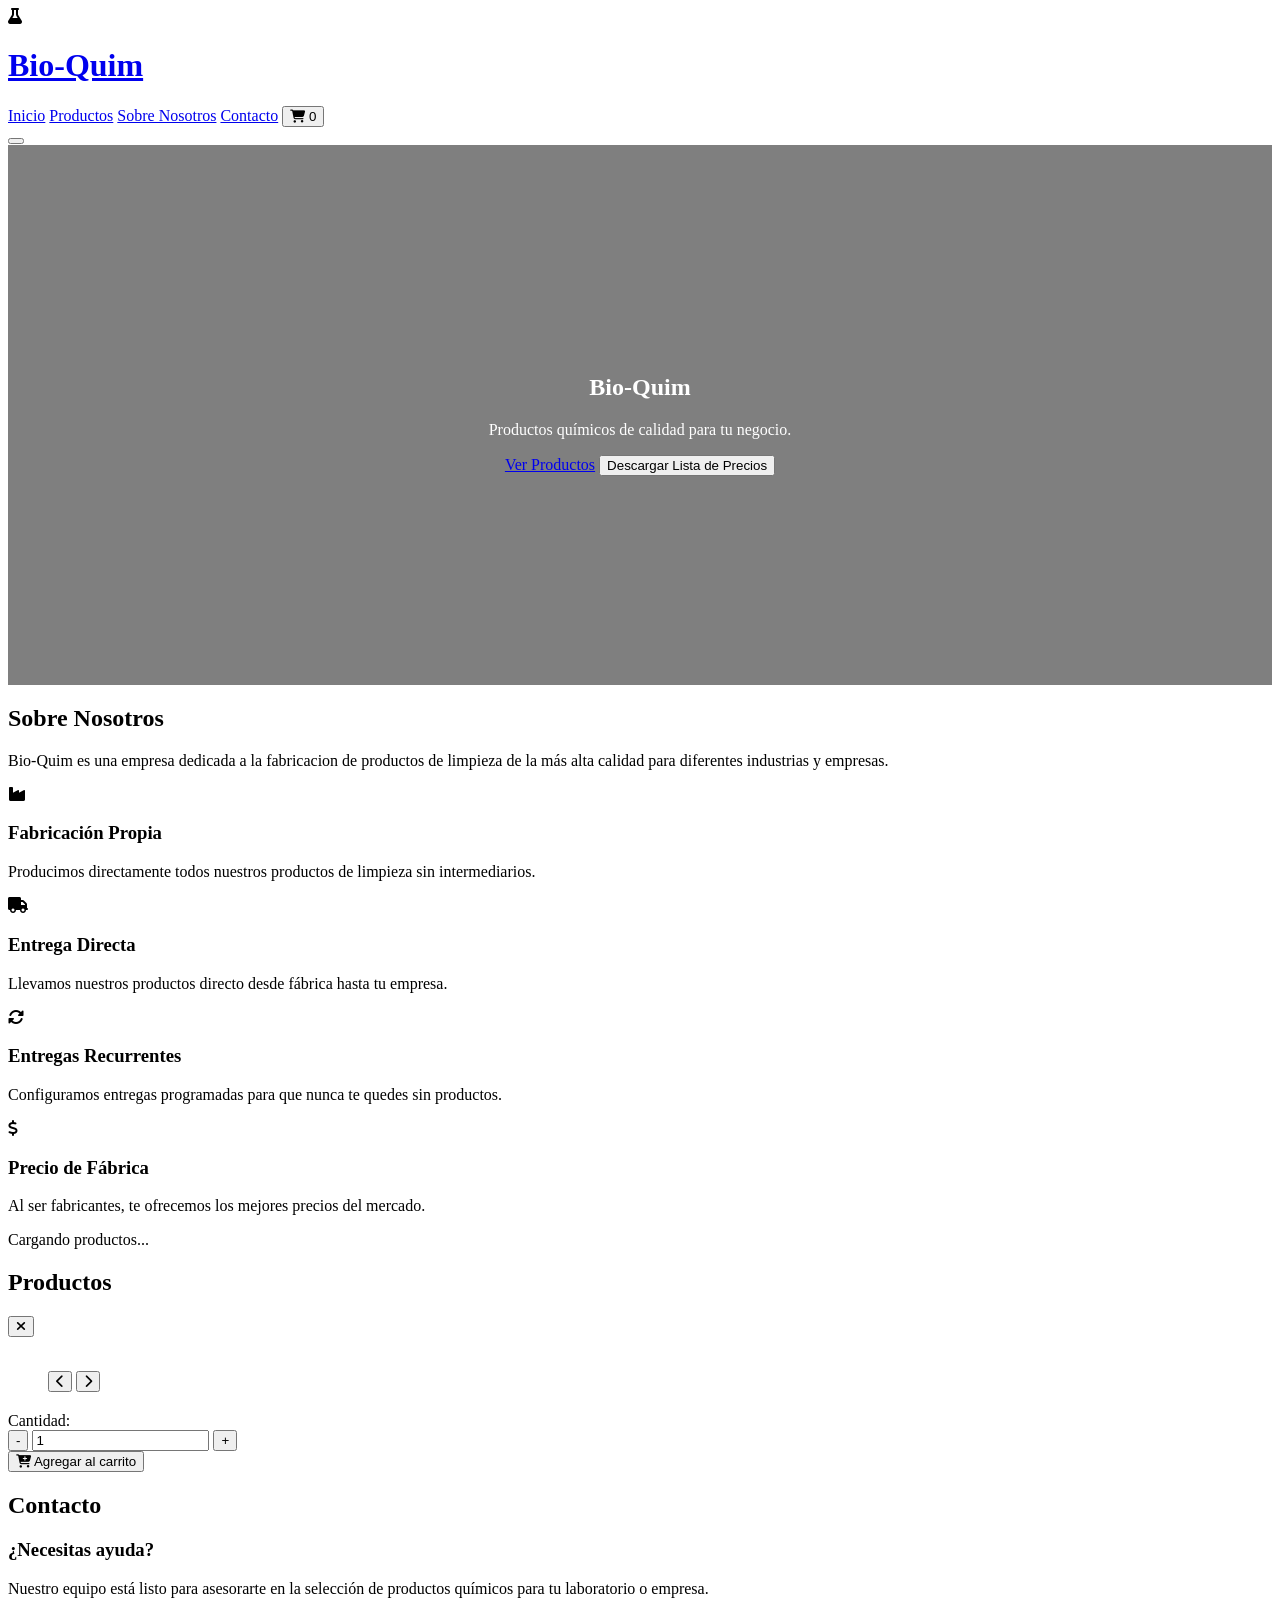
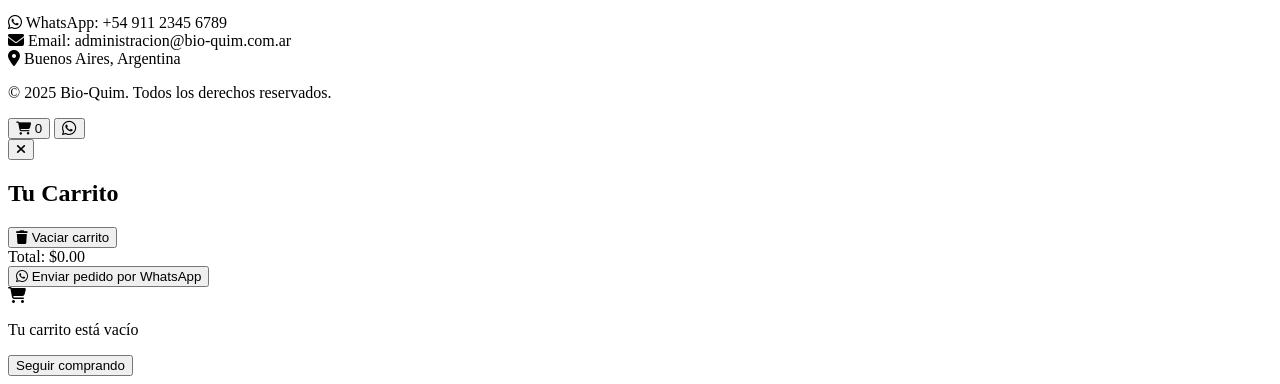
==== images/index.html @ 03b07fda "cambios de verison y agregnado lista de precios" ====
<!DOCTYPE html>
<html lang="es">
<head>
  <link rel="icon" href="images/favicon.ico" type="image/x-icon">
  <meta charset="UTF-8">
  <meta name="viewport" content="width=device-width, initial-scale=1.0">
  <title>Catálogo de Productos</title>
  <link rel="stylesheet" href="static/styles.css">
  <link rel="preconnect" href="https://fonts.googleapis.com">
  <link rel="preconnect" href="https://fonts.gstatic.com" crossorigin>
  <link href="https://fonts.googleapis.com/css2?family=Poppins:wght@300;400;500;600;700&family=Montserrat:wght@700;800&display=swap" rel="stylesheet">
  <link rel="stylesheet" href="https://cdnjs.cloudflare.com/ajax/libs/font-awesome/6.4.0/css/all.min.css">
  <script src="https://cdnjs.cloudflare.com/ajax/libs/xlsx/0.18.5/xlsx.full.min.js"></script>
  <style>
    .hero {
      position: relative;
      height: 60vh;
      background: url('https://via.placeholder.com/1920x1080') center/cover no-repeat;
      display: flex;
      align-items: center;
      justify-content: center;
      color: white;
      text-align: center;
    }
    .hero-overlay {
      position: absolute;
      inset: 0;
      background: rgba(0,0,0,0.5);
    }
    .hero-content {
      position: relative;
      max-width: 600px;
    }
  </style>
</head>
<body>

  <header class="header">
    <div class="container header-container">
      <div class="brand">
        <div class="logo-container">
          <div class="logo-icon">
            <i class="fas fa-flask"></i>
          </div>
          <h1 class="logo"><a href="/">Bio-Quim</a></h1>
        </div>
      </div>
      
      <!-- Navigation Menu -->
      <nav class="nav-menu" id="nav-menu">
        <a href="#inicio" class="nav-link">Inicio</a>
        <a href="#productos" class="nav-link">Productos</a>
        <a href="#sobre-nosotros" class="nav-link">Sobre Nosotros</a>
        <a href="#contacto" class="nav-link">Contacto</a>
        <button id="cart-nav-btn" class="cart-nav-btn">
          <i class="fas fa-shopping-cart"></i>
          <span class="cart-nav-count">0</span>
        </button>
      </nav>

      <!-- Mobile menu toggle -->
      <button class="mobile-menu-toggle" id="mobile-menu-toggle">
        <span></span>
        <span></span>
        <span></span>
      </button>

    </div>
  </header>

  <section class="hero" id="inicio">
    <div class="hero-overlay"></div>
    <div class="hero-content container">
      <h1 class="hero-title">Bio-Quim</h1>
      <p class="hero-desc">Productos químicos de calidad para tu negocio.</p>
      <a href="#productos" class="hero-btn">Ver Productos</a>
      <button id="download-pdf" class="hero-btn">Descargar Lista de Precios</button>
    </div>
    <div class="hero-wave">
      <svg viewBox="0 0 1440 80" xmlns="http://www.w3.org/2000/svg">
        <path fill="var(--bg-white)" d="M0,0 C360,80 1080,0 1440,80 L1440,80 L0,80 Z"/>
      </svg>
    </div>
  </section>

  <!-- About Us Section -->
  <section class="about-section" id="sobre-nosotros">
    <div class="container">
      <h2 class="section-title">Sobre Nosotros</h2>
      <p class="about-intro">Bio-Quim es una empresa dedicada a la fabricacion de productos de limpieza de la más alta calidad para diferentes industrias y empresas.</p>
      
      <div class="about-cards">
        <div class="about-card">
          <div class="about-card-icon">
            <i class="fas fa-industry"></i>
          </div>
          <h3 class="about-card-title">Fabricación Propia</h3>
          <p class="about-card-desc">Producimos directamente todos nuestros productos de limpieza sin intermediarios.</p>
        </div>
        
        <div class="about-card">
          <div class="about-card-icon">
            <i class="fas fa-truck"></i>
          </div>
          <h3 class="about-card-title">Entrega Directa</h3>
          <p class="about-card-desc">Llevamos nuestros productos directo desde fábrica hasta tu empresa.</p>
        </div>
        
        <div class="about-card">
          <div class="about-card-icon">
            <i class="fas fa-sync-alt"></i>
          </div>
          <h3 class="about-card-title">Entregas Recurrentes</h3>
          <p class="about-card-desc">Configuramos entregas programadas para que nunca te quedes sin productos.</p>
        </div>
        
        <div class="about-card">
          <div class="about-card-icon">
            <i class="fas fa-dollar-sign"></i>
          </div>
          <h3 class="about-card-title">Precio de Fábrica</h3>
          <p class="about-card-desc">Al ser fabricantes, te ofrecemos los mejores precios del mercado.</p>
        </div>
      </div>
    </div>
  </section>
  
  <main class="container main-content">
    <div id="loading-indicator" class="loading-indicator">
      <div class="spinner"></div>
      <p>Cargando productos...</p>
    </div>

    <div id="category-filters" class="category-filters" style="display:none">
      <div class="search-container">
        <input type="text" id="search-input" placeholder="Buscar productos..." class="search-input">
        <i class="fas fa-search search-icon"></i>
      </div>
      <div class="category-selector">
        <label for="category-select">Filtrar por categoría:</label>
        <select id="category-select" class="category-dropdown">
          <option value="">Todas las categorías</option>
        </select>
      </div>
      <button id="reset-filter" class="reset-filter-button">
        <i class="fas fa-times"></i> Mostrar todos
      </button>
    </div>

    <div class="products-section" id="productos">
      <h2 class="section-title">Productos</h2>
      <div id="products-container" class="products-container"></div>
    </div>

    <!-- PRODUCT DETAIL MODAL -->
    <div id="product-modal" class="modal hidden">
      <div class="modal-backdrop"></div>
      <article class="modal-content" role="dialog" aria-modal="true">
        <button class="modal-close" aria-label="Cerrar">
          <i class="fas fa-times"></i>
        </button>
        <div class="modal-grid">
          <div class="modal-gallery-container">
            <figure class="modal-gallery">
              <img id="modal-image" src="/placeholder.svg" alt="">
              <nav class="modal-nav">
                <button id="prev-img" aria-label="Imagen anterior">
                  <i class="fas fa-chevron-left"></i>
                </button>
                <button id="next-img" aria-label="Imagen siguiente">
                  <i class="fas fa-chevron-right"></i>
                </button>
              </nav>
            </figure>
            <div class="modal-thumbnails"></div>
          </div>
          <section class="modal-info">
            <span class="product-category-badge" id="modal-category"></span>
            <h2 id="modal-name" class="modal-product-title"></h2>
            <p class="modal-price" id="modal-price"></p>
            <div class="modal-description">
              <p id="modal-desc"></p>
            </div>
            <div id="modal-variants" class="variant-container"></div>
            <div class="modal-footer">
              <div class="quantity-selector">
                <label for="modal-quantity">Cantidad:</label>
                <div class="quantity-controls">
                  <button class="quantity-btn" onclick="adjustQuantity(-1)">-</button>
                  <input id="modal-quantity" type="number" value="1" min="1">
                  <button class="quantity-btn" onclick="adjustQuantity(1)">+</button>
                </div>
              </div>
              <button id="add-to-cart" class="btn-primary">
                <i class="fas fa-cart-plus"></i> Agregar al carrito
              </button>
            </div>
          </section>
        </div>
      </article>
    </div>
  </main>

  <!-- Contact Section -->
  <section class="contact-section" id="contacto">
    <div class="container">
      <h2 class="section-title">Contacto</h2>
      <div class="contact-content">
        <div class="contact-info">
          <h3>¿Necesitas ayuda?</h3>
          <p>Nuestro equipo está listo para asesorarte en la selección de productos químicos para tu laboratorio o empresa.</p>
          <div class="contact-methods">
            <div class="contact-method">
              <i class="fab fa-whatsapp"></i>
              <span>WhatsApp: +54 911 2345 6789</span>
            </div>
            <div class="contact-method">
              <i class="fas fa-envelope"></i>
              <span>Email: administracion@bio-quim.com.ar</span>
            </div>
            <div class="contact-method">
              <i class="fas fa-map-marker-alt"></i>
              <span>Buenos Aires, Argentina</span>
            </div>
          </div>
        </div>
      </div>
    </div>
  </section>

  <footer class="footer">
    <div class="container">
      <p>&copy; 2025 Bio-Quim. Todos los derechos reservados.</p>
    </div>
  </footer>

  <div class="floating-buttons">
    <button id="open-cart" class="btn-cart">
      <i class="fas fa-shopping-cart"></i>
      <span class="cart-count">0</span>
    </button>
    <button id="send-whatsapp" class="btn-whatsapp" data-whatsapp="5491123456789">
      <i class="fa-brands fa-whatsapp fa-lg"></i>
    </button>
    
  </div>
  
  <div id="cart-modal" class="modal hidden">
    <div class="modal-backdrop"></div>
    <article class="modal-content cart-modal-content">
      <button class="modal-close" aria-label="Cerrar carrito">
        <i class="fas fa-times"></i>
      </button>
      <h2 class="cart-title">Tu Carrito</h2>
      <div class="cart-container">
        <ul id="cart-items" class="cart-items"></ul>
        <div class="cart-summary">
          <div class="cart-actions">
            <button id="clear-cart" class="btn-secondary btn-clear">
              <i class="fas fa-trash"></i> Vaciar carrito
            </button>
          </div>
          <div class="cart-total">
            <span>Total:</span> 
            <span id="cart-total" class="total-amount">$0.00</span>
          </div>
          <button id="cart-send" class="btn-primary btn-lg" data-whatsapp="5491123456789">
            <i class="fab fa-whatsapp"></i> Enviar pedido por WhatsApp
          </button>
          
          
        </div>
      </div>
      <div class="empty-cart-message" id="empty-cart-message">
        <i class="fas fa-shopping-cart"></i>
        <p>Tu carrito está vacío</p>
        <button class="btn-secondary" onclick="document.getElementById('cart-modal').classList.add('hidden')">
          Seguir comprando
        </button>
      </div>
    </article>
  </div>

  <script src="https://cdnjs.cloudflare.com/ajax/libs/jspdf/2.5.1/jspdf.umd.min.js"></script>
  <script src="https://cdnjs.cloudflare.com/ajax/libs/jspdf-autotable/3.5.25/jspdf.plugin.autotable.min.js"></script>
  <script src="static/script.js"></script>
  <script>
    const hero = document.querySelector('.hero');
    const heroHeight = hero.offsetHeight;

    window.addEventListener('scroll', () => {
      if (window.scrollY >= heroHeight) {
        hero.classList.add('hide');
      } else {
        hero.classList.remove('hide');
      }
    });

  </script>
  
</body>
</html>
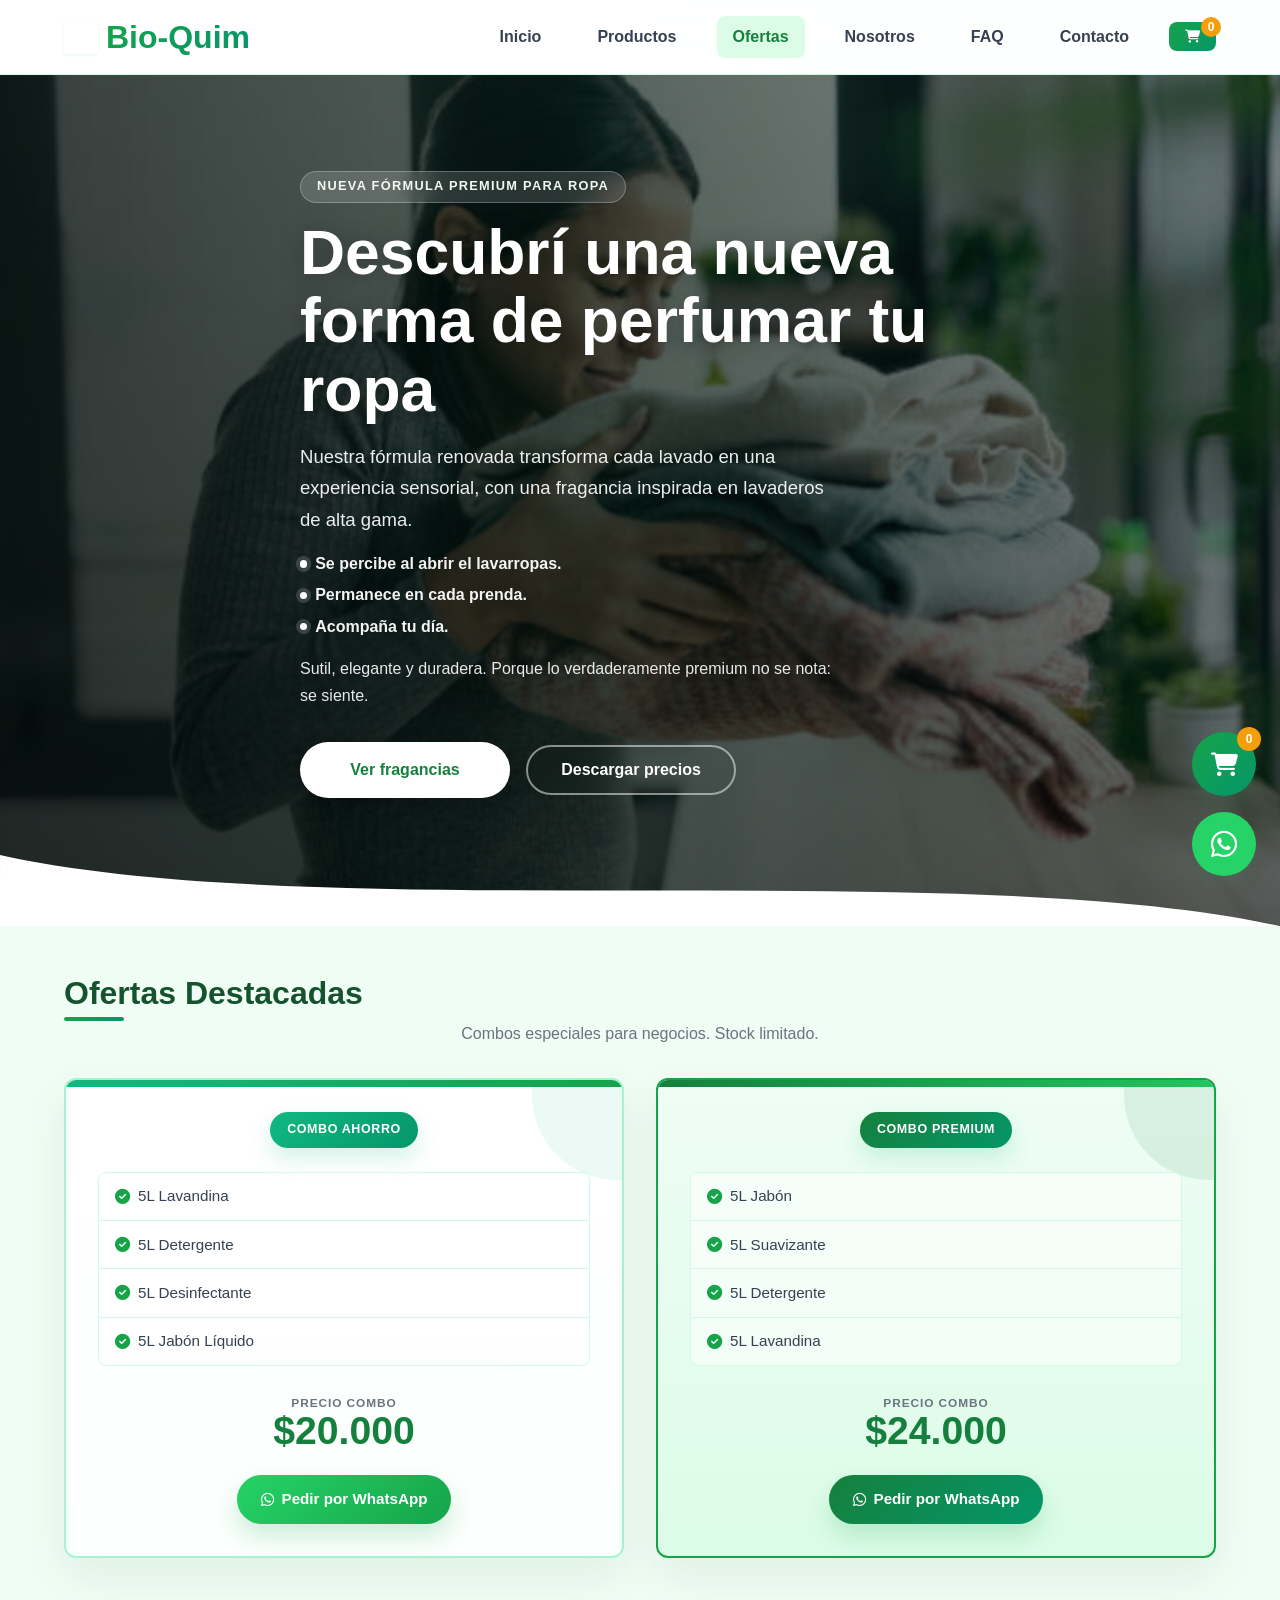
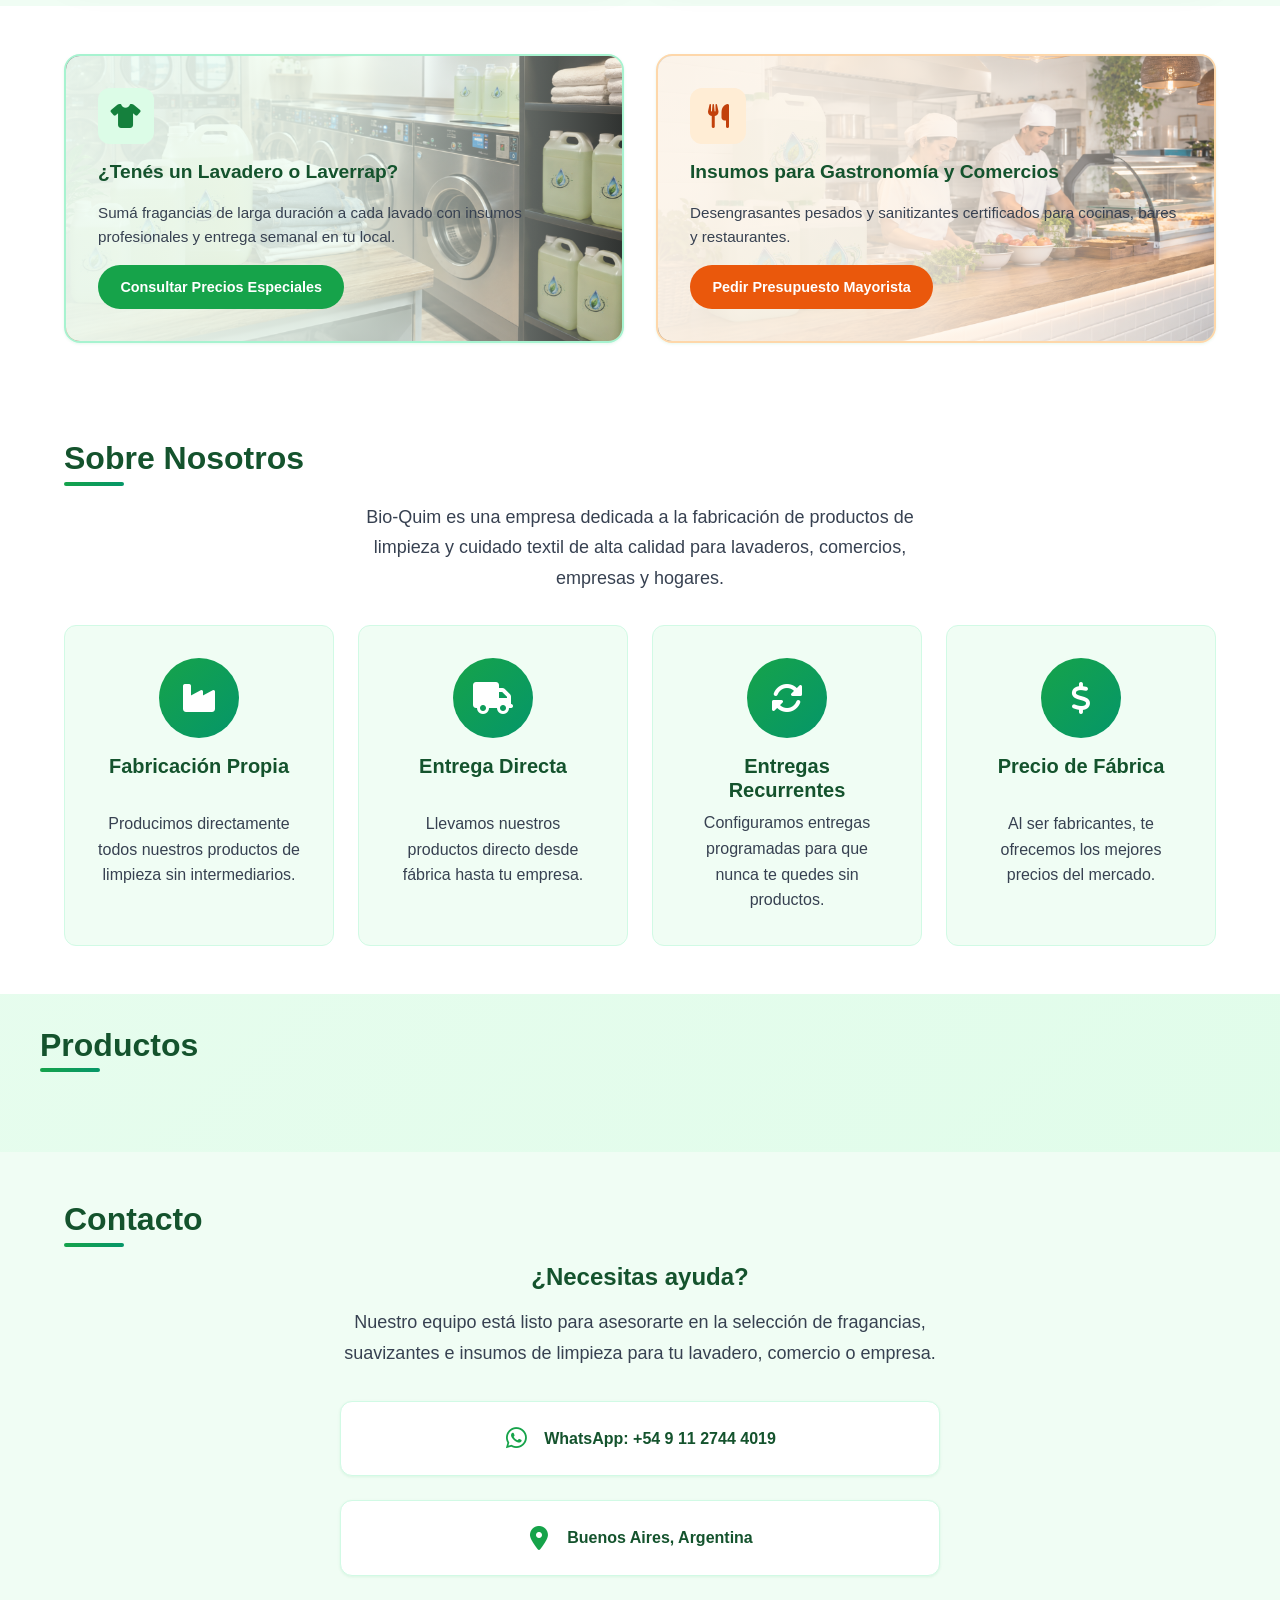
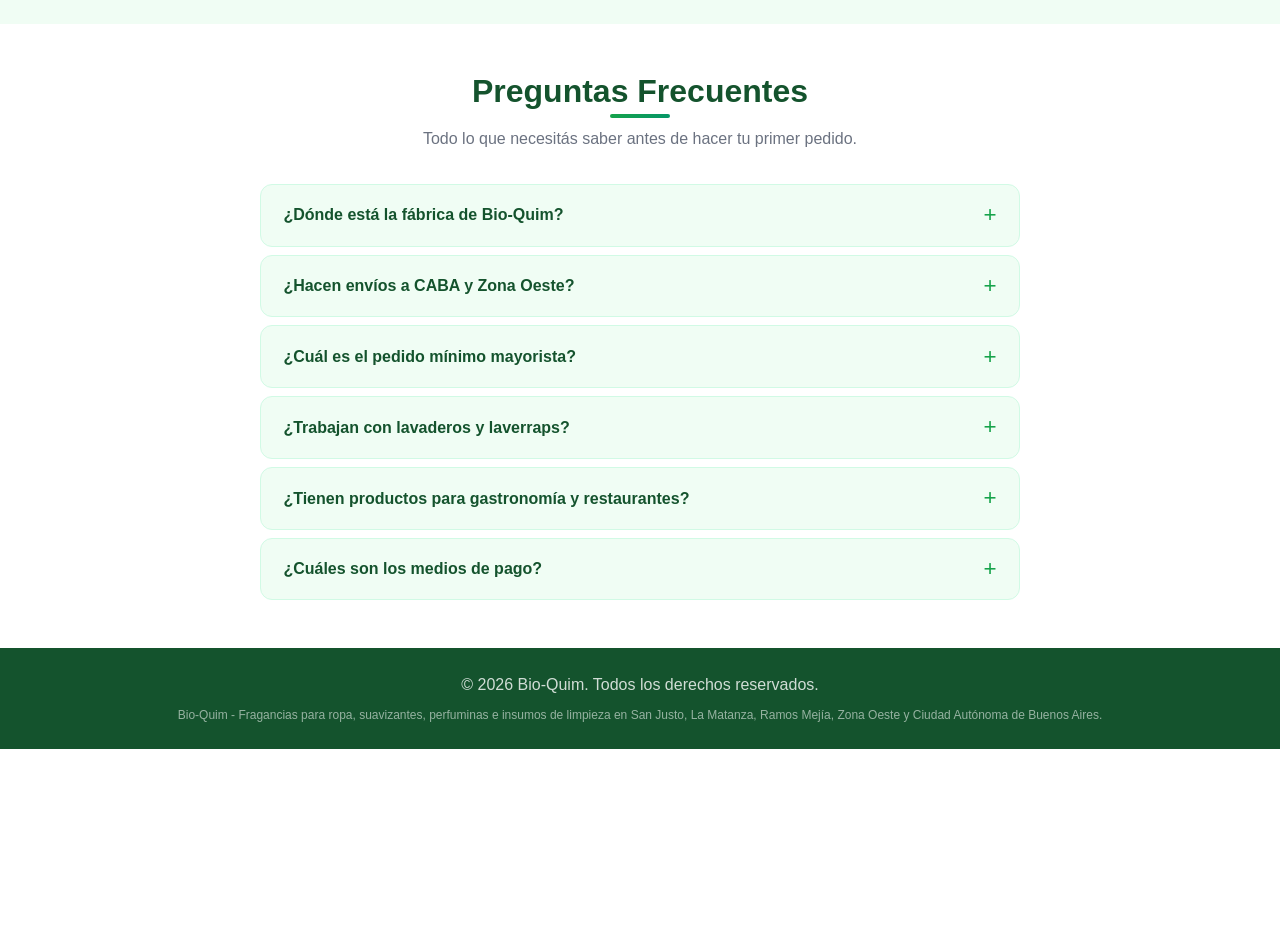
==== commit 13967772: "Add new images: cocina.png and laverrap.png" ====
--- a/images/index.html
+++ b/images/index.html
@@ -1,10 +1,13 @@
 <!DOCTYPE html>
 <html lang="es">
 <head>
-  <link rel="icon" href="images/favicon.ico" type="image/x-icon">
+  <link rel="icon" href="../images/logo.png" type="image/png">
+  <meta name="robots" content="noindex, follow">
+  <meta http-equiv="refresh" content="0; url=/">
+  <link rel="canonical" href="https://bio-quim.com.ar/">
   <meta charset="UTF-8">
   <meta name="viewport" content="width=device-width, initial-scale=1.0">
-  <title>Catálogo de Productos</title>
+  <title>Bio-Quim</title>
   <link rel="stylesheet" href="static/styles.css">
   <link rel="preconnect" href="https://fonts.googleapis.com">
   <link rel="preconnect" href="https://fonts.gstatic.com" crossorigin>
@@ -15,7 +18,7 @@
     .hero {
       position: relative;
       height: 60vh;
-      background: url('https://via.placeholder.com/1920x1080') center/cover no-repeat;
+      background: linear-gradient(90deg, rgba(8, 20, 16, 0.74), rgba(8, 36, 23, 0.42)), url('../hero.jpeg') center/cover no-repeat;
       display: flex;
       align-items: center;
       justify-content: center;
@@ -71,10 +74,9 @@
   <section class="hero" id="inicio">
     <div class="hero-overlay"></div>
     <div class="hero-content container">
-      <h1 class="hero-title">Bio-Quim</h1>
-      <p class="hero-desc">Productos químicos de calidad para tu negocio.</p>
-      <a href="#productos" class="hero-btn">Ver Productos</a>
-      <button id="download-pdf" class="hero-btn">Descargar Lista de Precios</button>
+      <h1 class="hero-title">Descubrí una nueva forma de perfumar tu ropa</h1>
+      <p class="hero-desc">Fragancias sutiles, elegantes y duraderas para cada lavado.</p>
+      <a href="/" class="hero-btn">Ir al sitio principal</a>
     </div>
     <div class="hero-wave">
       <svg viewBox="0 0 1440 80" xmlns="http://www.w3.org/2000/svg">
@@ -87,7 +89,7 @@
   <section class="about-section" id="sobre-nosotros">
     <div class="container">
       <h2 class="section-title">Sobre Nosotros</h2>
-      <p class="about-intro">Bio-Quim es una empresa dedicada a la fabricacion de productos de limpieza de la más alta calidad para diferentes industrias y empresas.</p>
+      <p class="about-intro">Bio-Quim es una empresa dedicada a la fabricación de productos de limpieza y cuidado textil de alta calidad para lavaderos, comercios, empresas y hogares.</p>
       
       <div class="about-cards">
         <div class="about-card">
@@ -162,7 +164,7 @@
         <div class="modal-grid">
           <div class="modal-gallery-container">
             <figure class="modal-gallery">
-              <img id="modal-image" src="/placeholder.svg" alt="">
+              <img id="modal-image" src="placeholder.svg" alt="">
               <nav class="modal-nav">
                 <button id="prev-img" aria-label="Imagen anterior">
                   <i class="fas fa-chevron-left"></i>
@@ -208,7 +210,7 @@
       <div class="contact-content">
         <div class="contact-info">
           <h3>¿Necesitas ayuda?</h3>
-          <p>Nuestro equipo está listo para asesorarte en la selección de productos químicos para tu laboratorio o empresa.</p>
+          <p>Nuestro equipo está listo para asesorarte en la selección de fragancias, suavizantes e insumos de limpieza para tu lavadero, comercio o empresa.</p>
           <div class="contact-methods">
             <div class="contact-method">
               <i class="fab fa-whatsapp"></i>
@@ -230,7 +232,7 @@
 
   <footer class="footer">
     <div class="container">
-      <p>&copy; 2025 Bio-Quim. Todos los derechos reservados.</p>
+      <p>&copy; 2026 Bio-Quim. Todos los derechos reservados.</p>
     </div>
   </footer>
 
